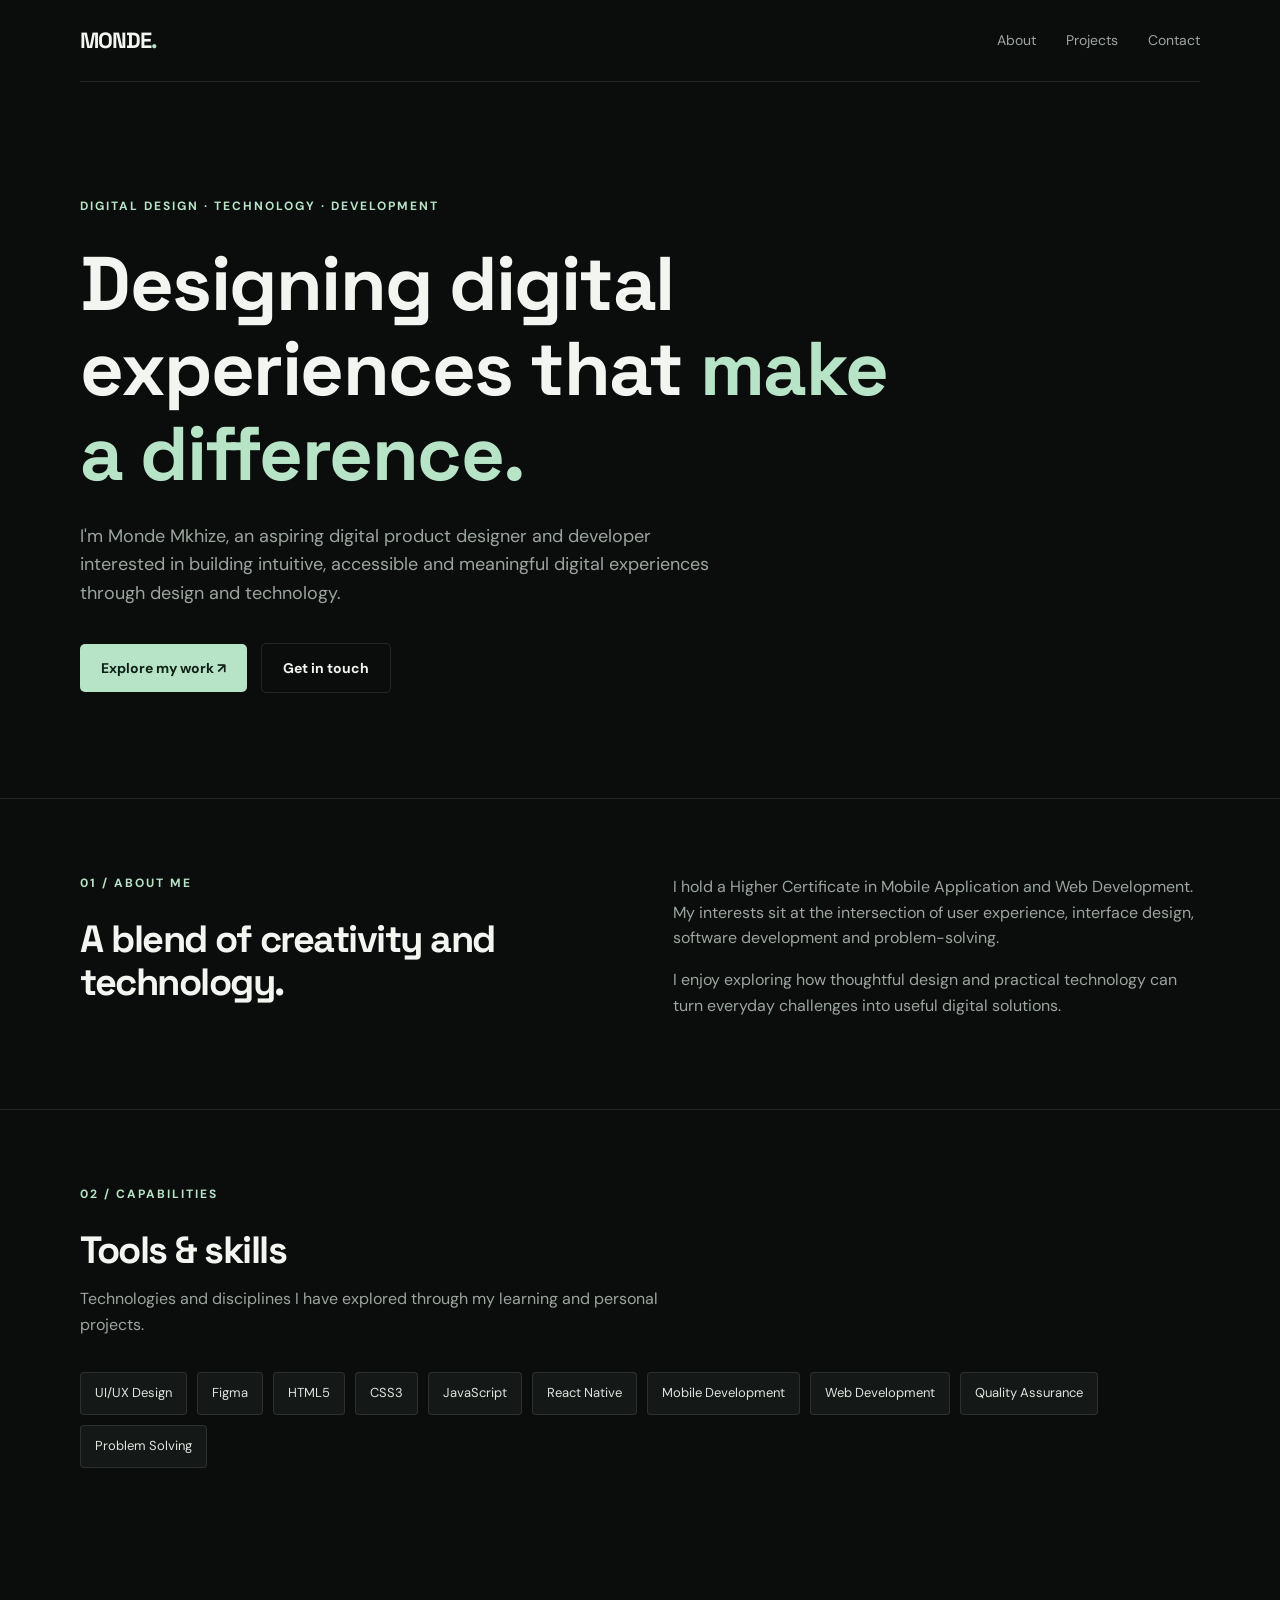
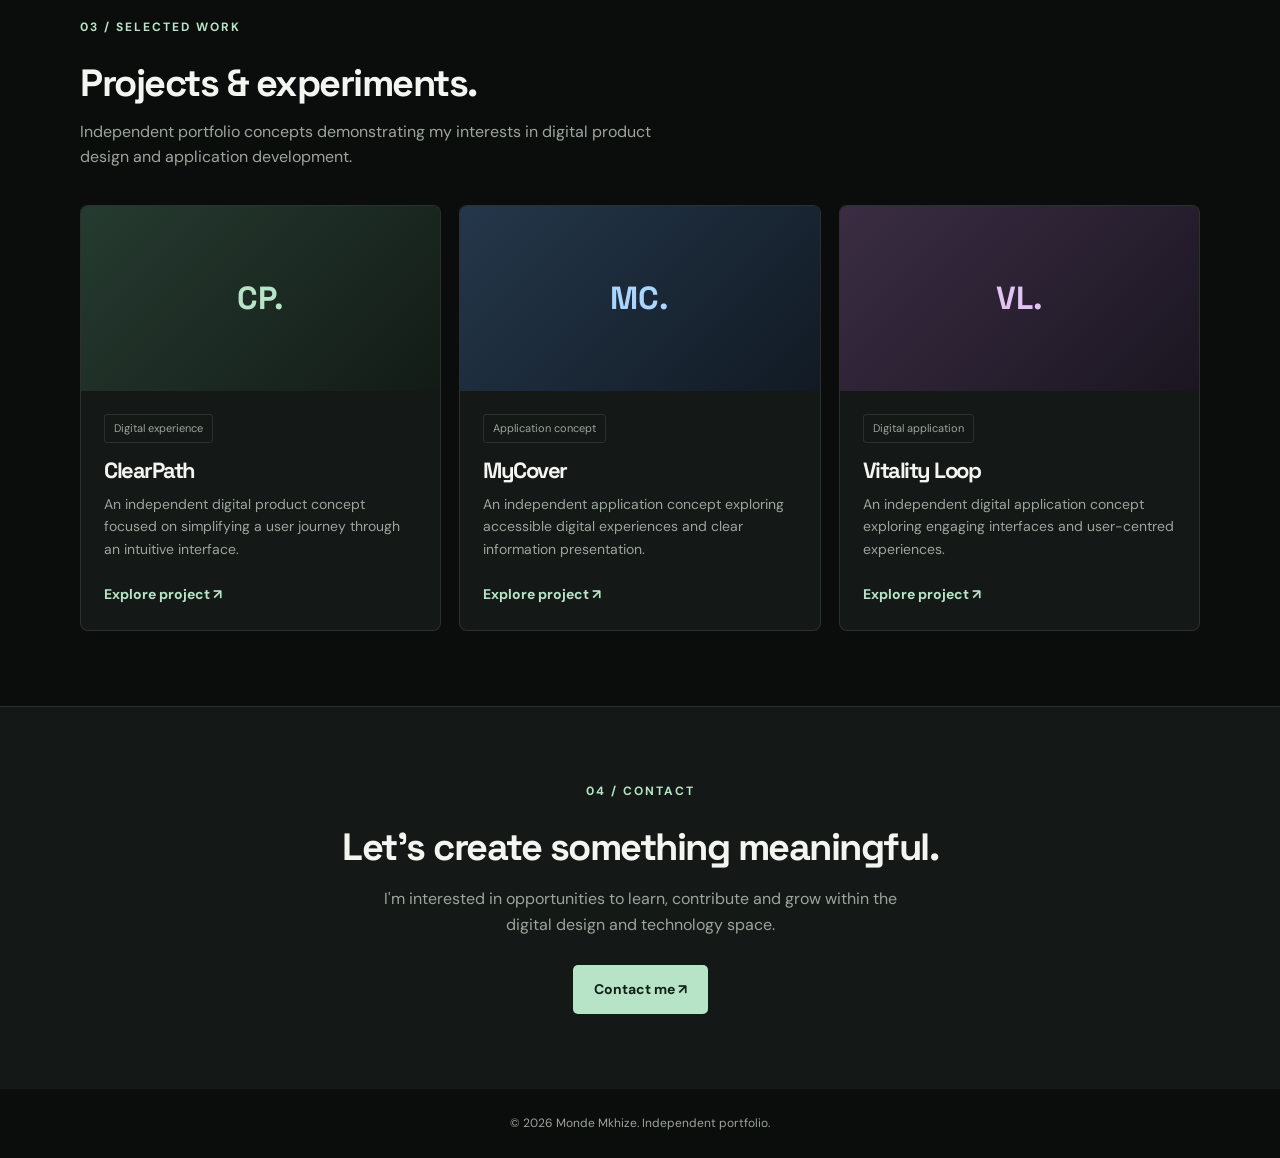
==== public/index.html @ 8ad561c4 "Add professional portfolio homepage" ====
<!DOCTYPE html>
<html lang="en">
<head>
  <meta charset="UTF-8">
  <meta name="viewport" content="width=device-width, initial-scale=1.0">
  <meta name="description" content="Monde Mkhize — Digital Product Design, UI/UX and Web Development Portfolio.">
  <title>Monde Mkhize | Digital Design & Development</title>

  <link rel="preconnect" href="https://fonts.googleapis.com">
  <link rel="preconnect" href="https://fonts.gstatic.com" crossorigin>
  <link href="https://fonts.googleapis.com/css2?family=DM+Sans:wght@400;500;600;700&family=Space+Grotesk:wght@400;500;600;700&display=swap" rel="stylesheet">

  <style>
    :root {
      --bg: #0b0d0c;
      --surface: #141816;
      --surface-light: #1c211e;
      --text: #f3f5f1;
      --muted: #9ba59d;
      --accent: #b7e4c7;
      --border: rgba(255,255,255,.1);
    }

    * { box-sizing: border-box; margin: 0; padding: 0; }

    html { scroll-behavior: smooth; }

    body {
      background: var(--bg);
      color: var(--text);
      font-family: 'DM Sans', sans-serif;
      line-height: 1.6;
    }

    a { color: inherit; text-decoration: none; }

    .container {
      width: min(1120px, 90%);
      margin: auto;
    }

    nav {
      height: 82px;
      display: flex;
      align-items: center;
      justify-content: space-between;
      border-bottom: 1px solid var(--border);
    }

    .logo {
      font-family: 'Space Grotesk', sans-serif;
      font-size: 22px;
      font-weight: 700;
      letter-spacing: -1px;
    }

    .logo span { color: var(--accent); }

    .nav-links {
      display: flex;
      gap: 30px;
      color: var(--muted);
      font-size: 14px;
    }

    .nav-links a:hover { color: var(--accent); }

    .hero {
      padding: 115px 0 105px;
      max-width: 850px;
    }

    .eyebrow {
      color: var(--accent);
      font-size: 12px;
      font-weight: 700;
      letter-spacing: 2px;
      text-transform: uppercase;
      margin-bottom: 25px;
    }

    h1, h2, h3 {
      font-family: 'Space Grotesk', sans-serif;
      line-height: 1.12;
      letter-spacing: -1.5px;
    }

    h1 {
      font-size: clamp(43px, 7vw, 76px);
      margin-bottom: 25px;
    }

    h1 span { color: var(--accent); }

    .hero-description {
      color: var(--muted);
      font-size: 18px;
      max-width: 650px;
      margin-bottom: 35px;
    }

    .button {
      display: inline-block;
      padding: 13px 21px;
      border-radius: 5px;
      background: var(--accent);
      color: #102017;
      font-weight: 700;
      font-size: 14px;
      transition: .2s;
    }

    .button:hover { transform: translateY(-3px); }

    .button.secondary {
      background: transparent;
      color: var(--text);
      border: 1px solid var(--border);
      margin-left: 10px;
    }

    section { padding: 75px 0; }

    .section-heading {
      font-size: 38px;
      margin-bottom: 14px;
    }

    .section-description {
      color: var(--muted);
      margin-bottom: 35px;
      max-width: 620px;
    }

    .about {
      border-top: 1px solid var(--border);
      border-bottom: 1px solid var(--border);
    }

    .about-content {
      display: grid;
      grid-template-columns: 1fr 1fr;
      gap: 65px;
      align-items: start;
    }

    .about-content p {
      color: var(--muted);
      margin-bottom: 16px;
    }

    .skills {
      display: flex;
      flex-wrap: wrap;
      gap: 10px;
    }

    .skill {
      border: 1px solid var(--border);
      background: var(--surface);
      padding: 10px 14px;
      border-radius: 4px;
      color: #dce5dd;
      font-size: 13px;
    }

    .projects {
      display: grid;
      grid-template-columns: repeat(3, 1fr);
      gap: 18px;
    }

    .project-card {
      background: var(--surface);
      border: 1px solid var(--border);
      border-radius: 8px;
      overflow: hidden;
      transition: .25s;
    }

    .project-card:hover {
      transform: translateY(-6px);
      border-color: rgba(183,228,199,.5);
    }

    .project-visual {
      height: 185px;
      display: flex;
      align-items: center;
      justify-content: center;
      background: linear-gradient(135deg, #263b30, #121b16);
      font-family: 'Space Grotesk', sans-serif;
      font-size: 32px;
      font-weight: 700;
      color: var(--accent);
    }

    .project-card:nth-child(2) .project-visual {
      background: linear-gradient(135deg, #24374a, #111a24);
      color: #a9d5ff;
    }

    .project-card:nth-child(3) .project-visual {
      background: linear-gradient(135deg, #3a2d43, #1b1521);
      color: #e2c4f2;
    }

    .project-info { padding: 23px; }

    .project-info h3 {
      font-size: 22px;
      margin-bottom: 10px;
    }

    .project-info p {
      color: var(--muted);
      font-size: 14px;
      min-height: 68px;
      margin-bottom: 20px;
    }

    .project-link {
      color: var(--accent);
      font-size: 14px;
      font-weight: 700;
    }

    .project-link:hover { text-decoration: underline; }

    .tag {
      display: inline-block;
      color: var(--muted);
      border: 1px solid var(--border);
      padding: 5px 9px;
      border-radius: 3px;
      font-size: 11px;
      margin-bottom: 15px;
    }

    .contact {
      background: var(--surface);
      border-top: 1px solid var(--border);
      text-align: center;
    }

    .contact p {
      color: var(--muted);
      margin: 18px auto 28px;
      max-width: 550px;
    }

    footer {
      padding: 25px 0;
      color: var(--muted);
      font-size: 12px;
      text-align: center;
    }

    @media (max-width: 800px) {
      .projects { grid-template-columns: 1fr; }
      .about-content { grid-template-columns: 1fr; gap: 30px; }
      .hero { padding: 85px 0; }
    }

    @media (max-width: 500px) {
      .nav-links { gap: 13px; font-size: 12px; }
      .logo { font-size: 18px; }
      .button.secondary { margin: 12px 0 0; }
      .section-heading { font-size: 31px; }
    }
  </style>
</head>

<body>

  <nav class="container">
    <a href="#" class="logo">MONDE<span>.</span></a>
    <div class="nav-links">
      <a href="#about">About</a>
      <a href="#projects">Projects</a>
      <a href="#contact">Contact</a>
    </div>
  </nav>

  <main>
    <header class="container">
      <div class="hero">
        <div class="eyebrow">Digital Design · Technology · Development</div>

        <h1>
          Designing digital experiences that
          <span>make a difference.</span>
        </h1>

        <p class="hero-description">
          I'm Monde Mkhize, an aspiring digital product designer and
          developer interested in building intuitive, accessible and
          meaningful digital experiences through design and technology.
        </p>

        <a href="#projects" class="button">Explore my work ↗</a>
        <a href="#contact" class="button secondary">Get in touch</a>
      </div>
    </header>

    <section class="about">
      <div class="container about-content">
        <div>
          <div class="eyebrow">01 / About me</div>
          <h2 class="section-heading">A blend of creativity and technology.</h2>
        </div>

        <div>
          <p>
            I hold a Higher Certificate in Mobile Application and Web
            Development. My interests sit at the intersection of user
            experience, interface design, software development and
            problem-solving.
          </p>
          <p>
            I enjoy exploring how thoughtful design and practical
            technology can turn everyday challenges into useful
            digital solutions.
          </p>
        </div>
      </div>
    </section>

    <section class="container">
      <div class="eyebrow">02 / Capabilities</div>
      <h2 class="section-heading">Tools & skills</h2>
      <p class="section-description">
        Technologies and disciplines I have explored through my learning
        and personal projects.
      </p>

      <div class="skills">
        <span class="skill">UI/UX Design</span>
        <span class="skill">Figma</span>
        <span class="skill">HTML5</span>
        <span class="skill">CSS3</span>
        <span class="skill">JavaScript</span>
        <span class="skill">React Native</span>
        <span class="skill">Mobile Development</span>
        <span class="skill">Web Development</span>
        <span class="skill">Quality Assurance</span>
        <span class="skill">Problem Solving</span>
      </div>
    </section>

    <section class="container" id="projects">
      <div class="eyebrow">03 / Selected work</div>
      <h2 class="section-heading">Projects & experiments.</h2>
      <p class="section-description">
        Independent portfolio concepts demonstrating my interests in
        digital product design and application development.
      </p>

      <div class="projects">

        <article class="project-card">
          <div class="project-visual">CP.</div>
          <div class="project-info">
            <span class="tag">Digital experience</span>
            <h3>ClearPath</h3>
            <p>
              An independent digital product concept focused on
              simplifying a user journey through an intuitive interface.
            </p>
            <a class="project-link"
               href="apps/clearpath/index.html">Explore project ↗</a>
          </div>
        </article>

        <article class="project-card">
          <div class="project-visual">MC.</div>
          <div class="project-info">
            <span class="tag">Application concept</span>
            <h3>MyCover</h3>
            <p>
              An independent application concept exploring accessible
              digital experiences and clear information presentation.
            </p>
            <a class="project-link"
               href="apps/mycover/index.html">Explore project ↗</a>
          </div>
        </article>

        <article class="project-card">
          <div class="project-visual">VL.</div>
          <div class="project-info">
            <span class="tag">Digital application</span>
            <h3>Vitality Loop</h3>
            <p>
              An independent digital application concept exploring
              engaging interfaces and user-centred experiences.
            </p>
            <a class="project-link"
               href="apps/vitality/index.html">Explore project ↗</a>
          </div>
        </article>

      </div>
    </section>

    <section class="contact" id="contact">
      <div class="container">
        <div class="eyebrow">04 / Contact</div>
        <h2 class="section-heading">Let's create something meaningful.</h2>
        <p>
          I'm interested in opportunities to learn, contribute and
          grow within the digital design and technology space.
        </p>
        <a href="mailto:mondemkhize@icloud.com" class="button">
          Contact me ↗
        </a>
      </div>
    </section>
  </main>

  <footer>
    <div class="container">
      © <span id="year"></span> Monde Mkhize. Independent portfolio.
    </div>
  </footer>

  <script>
    document.getElementById("year").textContent =
      new Date().getFullYear();
  </script>

</body>
</html>
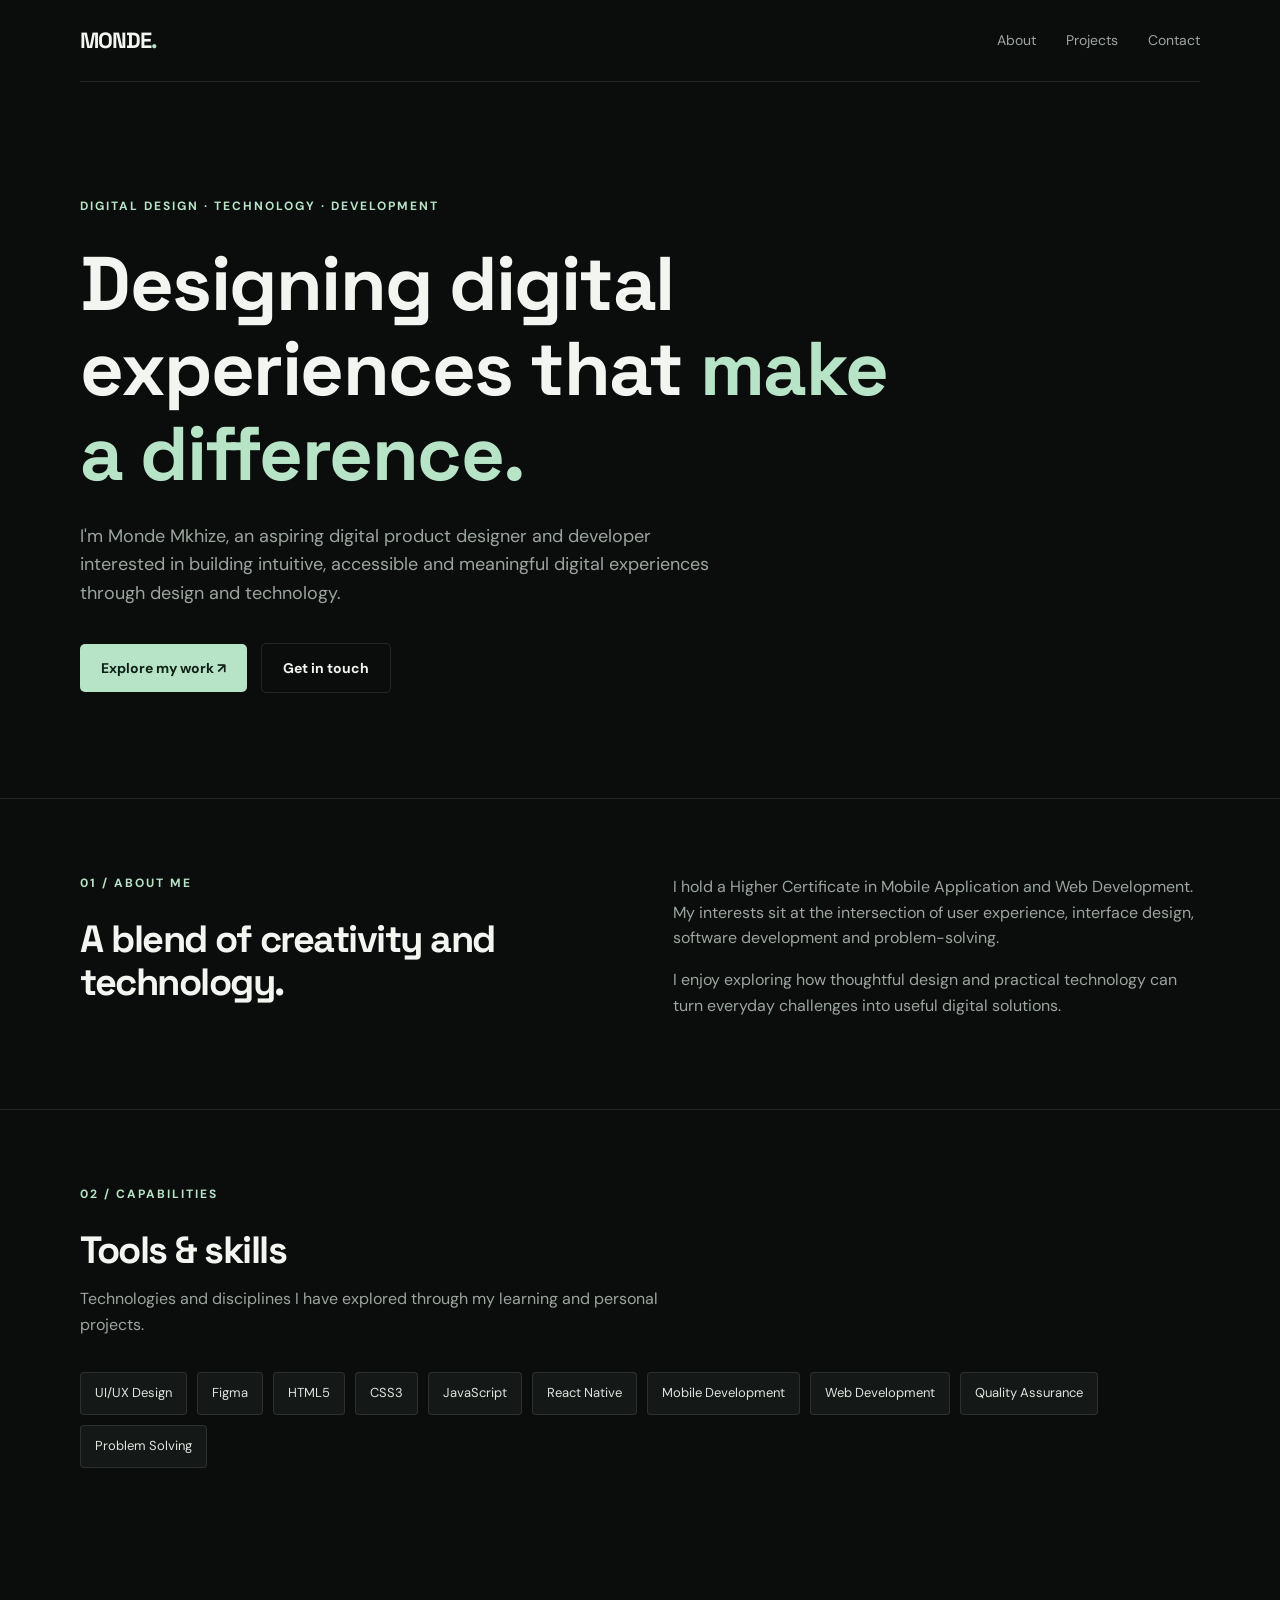
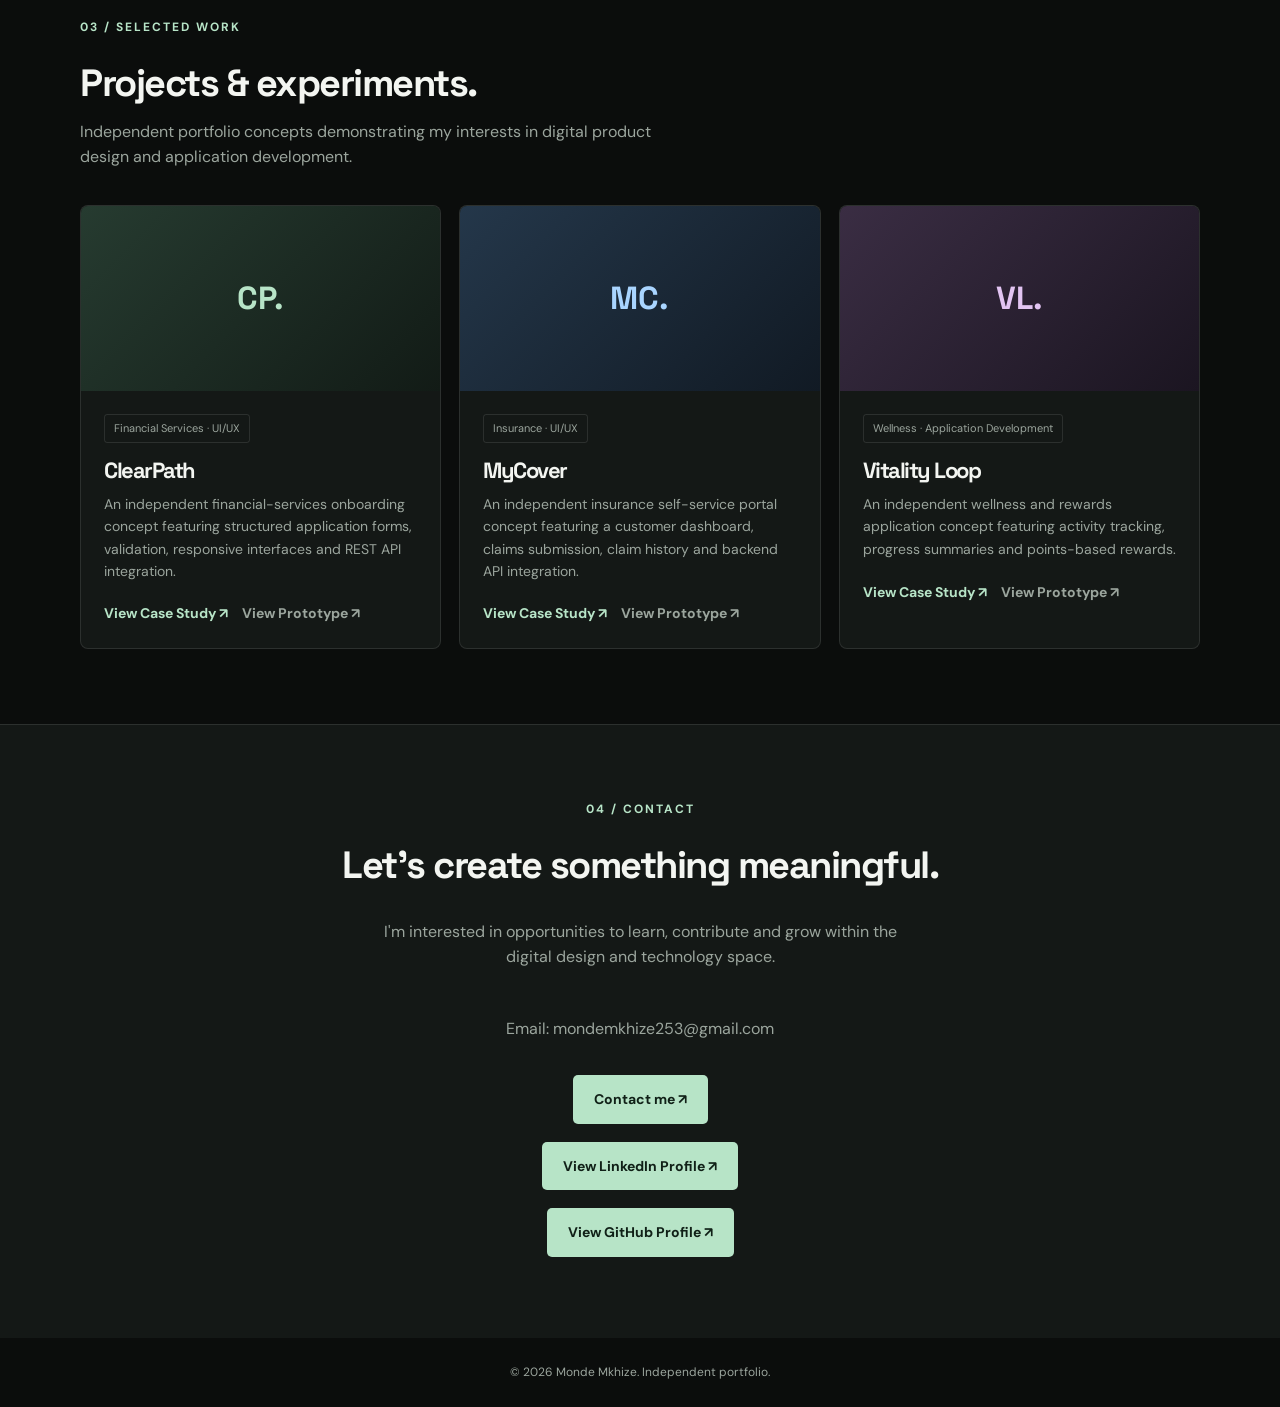
==== commit 399cb95d: "Update portfolio homepage and case studies" ====
--- a/public/index.html
+++ b/public/index.html
@@ -227,6 +227,31 @@
     }
 
     .project-link:hover { text-decoration: underline; }
+
+   .project-actions {
+  display: flex;
+  flex-wrap: wrap;
+  gap: 14px;
+}
+
+.project-link.secondary-link {
+  color: var(--muted);
+}
+
+.contact .container {
+  display: flex;
+  flex-direction: column;
+  align-items: center;
+}
+
+.contact .button {
+  display: inline-block;
+  margin: 6px 0;
+}
+
+.contact .button + .button {
+  margin-top: 12px;
+}
 
     .tag {
       display: inline-block;
@@ -360,63 +385,142 @@
       <div class="projects">
 
         <article class="project-card">
-          <div class="project-visual">CP.</div>
-          <div class="project-info">
-            <span class="tag">Digital experience</span>
-            <h3>ClearPath</h3>
-            <p>
-              An independent digital product concept focused on
-              simplifying a user journey through an intuitive interface.
-            </p>
-            <a class="project-link"
-               href="apps/clearpath/index.html">Explore project ↗</a>
-          </div>
-        </article>
+  <div class="project-visual">CP.</div>
+
+  <div class="project-info">
+    <span class="tag">Financial Services · UI/UX</span>
+
+    <h3>ClearPath</h3>
+
+    <p>
+      An independent financial-services onboarding concept
+      featuring structured application forms, validation,
+      responsive interfaces and REST API integration.
+    </p>
+
+    <div class="project-actions">
+      <a class="project-link"
+         href="./case-studies/clearpath.html">
+        View Case Study ↗
+      </a>
+
+      <a class="project-link secondary-link"
+         href="apps/clearpath/index.html"
+         target="_blank"
+         rel="noopener noreferrer">
+        View Prototype ↗
+      </a>
+    </div>
+  </div>
+</article>
 
         <article class="project-card">
-          <div class="project-visual">MC.</div>
-          <div class="project-info">
-            <span class="tag">Application concept</span>
-            <h3>MyCover</h3>
-            <p>
-              An independent application concept exploring accessible
-              digital experiences and clear information presentation.
-            </p>
-            <a class="project-link"
-               href="apps/mycover/index.html">Explore project ↗</a>
-          </div>
-        </article>
+  <div class="project-visual">MC.</div>
+
+  <div class="project-info">
+    <span class="tag">Insurance · UI/UX</span>
+
+    <h3>MyCover</h3>
+
+    <p>
+      An independent insurance self-service portal concept
+      featuring a customer dashboard, claims submission,
+      claim history and backend API integration.
+    </p>
+
+    <div class="project-actions">
+      <a class="project-link"
+         href="./case-studies/mycover.html">
+        View Case Study ↗
+      </a>
+
+      <a class="project-link secondary-link"
+         href="apps/mycover/index.html"
+         target="_blank"
+         rel="noopener noreferrer">
+        View Prototype ↗
+      </a>
+    </div>
+  </div>
+</article>
 
         <article class="project-card">
-          <div class="project-visual">VL.</div>
-          <div class="project-info">
-            <span class="tag">Digital application</span>
-            <h3>Vitality Loop</h3>
-            <p>
-              An independent digital application concept exploring
-              engaging interfaces and user-centred experiences.
-            </p>
-            <a class="project-link"
-               href="apps/vitality/index.html">Explore project ↗</a>
-          </div>
-        </article>
+  <div class="project-visual">VL.</div>
+
+  <div class="project-info">
+    <span class="tag">Wellness · Application Development</span>
+
+    <h3>Vitality Loop</h3>
+
+    <p>
+      An independent wellness and rewards application concept
+      featuring activity tracking, progress summaries and
+      points-based rewards.
+    </p>
+
+    <div class="project-actions">
+      <a class="project-link"
+         href="./case-studies/vitality.html">
+        View Case Study ↗
+      </a>
+
+      <a class="project-link secondary-link"
+         href="apps/vitality/index.html"
+         target="_blank"
+         rel="noopener noreferrer">
+        View Prototype ↗
+      </a>
+    </div>
+  </div>
+</article>
 
       </div>
     </section>
 
-    <section class="contact" id="contact">
-      <div class="container">
-        <div class="eyebrow">04 / Contact</div>
-        <h2 class="section-heading">Let's create something meaningful.</h2>
-        <p>
-          I'm interested in opportunities to learn, contribute and
-          grow within the digital design and technology space.
-        </p>
-        <a href="mailto:mondemkhize@icloud.com" class="button">
-          Contact me ↗
-        </a>
-      </div>
-    </section>
+    
+<section class="contact" id="contact">
+  <div class="container">
+    <div class="eyebrow">04 / Contact</div>
+
+    <h2 class="section-heading">
+      Let's create something meaningful.
+    </h2>
+
+    <p>
+      I'm interested in opportunities to learn, contribute and
+      grow within the digital design and technology space.
+    </p>
+
+    <p>
+      Email:
+      <a href="mailto:mondemkhize253@gmail.com">
+        mondemkhize253@gmail.com
+      </a>
+    </p>
+
+    <a href="https://mail.google.com/mail/?view=cm&fs=1&to=mondemkhize253@gmail.com"
+   class="button"
+   target="_blank"
+   rel="noopener noreferrer">
+  Contact me ↗
+</a>
+
+<a href="https://www.linkedin.com/in/monde-mkhize-50724b2a9/"
+   class="button"
+   target="_blank"
+   rel="noopener noreferrer">
+  View LinkedIn Profile ↗
+</a>
+
+<a href="https://github.com/mondemkhize23"
+   class="button"
+   target="_blank"
+   rel="noopener noreferrer">
+  View GitHub Profile ↗
+</a>
+  </div>
+</section>
+
   </main>
 
   <footer>
